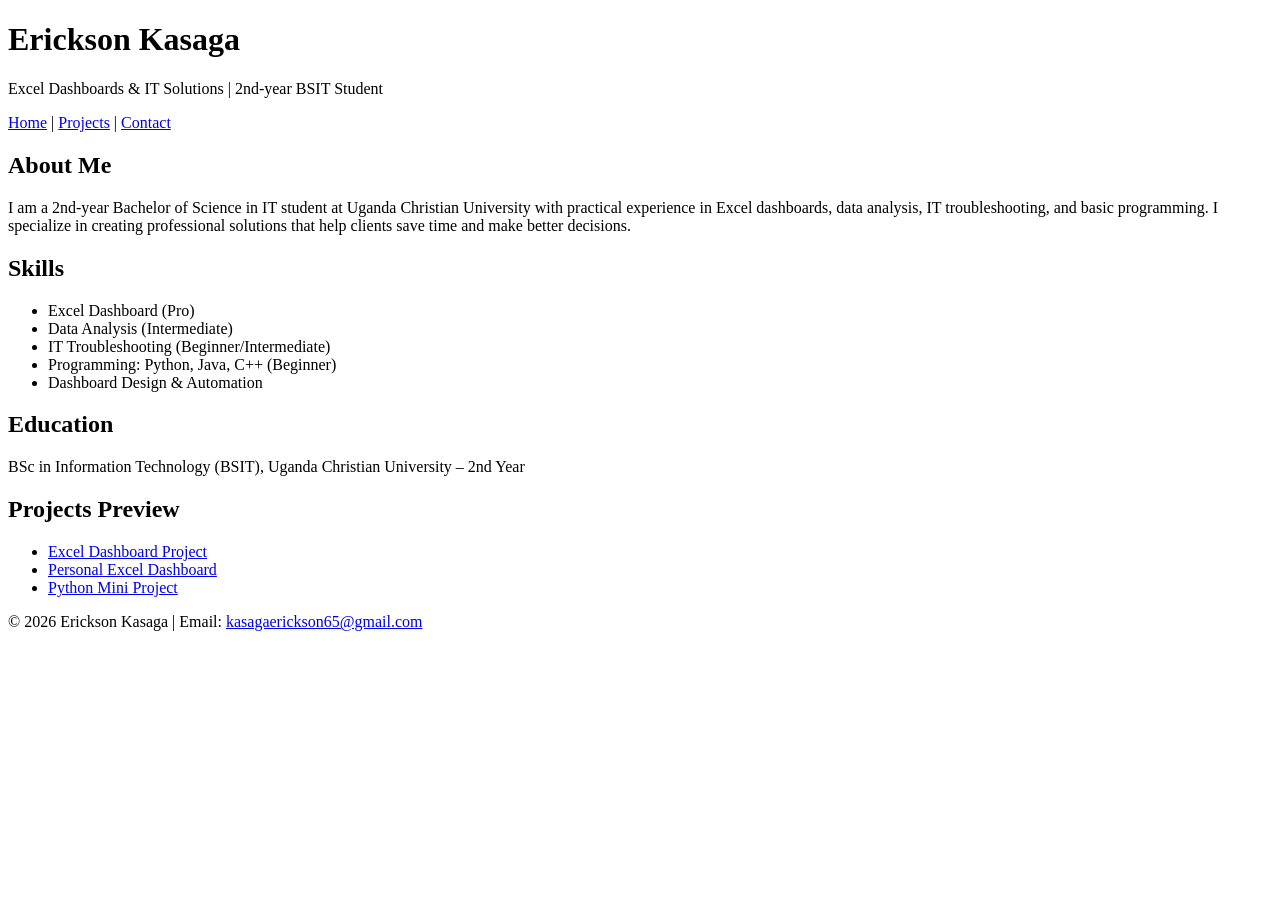
==== index.html @ e1a2b5ff "Add sections and update footer in index.html" ====
<!DOCTYPE html>
<html lang="en">
<head>
    <meta charset="UTF-8">
    <title>Erickson Kasaga - IT & Excel Portfolio</title>
    <link rel="stylesheet" href="css/style.css">
</head>
<body>
    <!-- Header Section -->
    <header>
        <h1>Erickson Kasaga</h1>
        <p>Excel Dashboards & IT Solutions | 2nd-year BSIT Student</p>
        <nav>
            <a href="index.html">Home</a> |
            <a href="projects.html">Projects</a> |
            <a href="contact.html">Contact</a>
        </nav>
    </header>

    <!-- Main Content -->
    <main>
        <!-- About Me -->
        <section>
            <h2>About Me</h2>
            <p>
                I am a 2nd-year Bachelor of Science in IT student at Uganda Christian University with practical experience in Excel dashboards, data analysis, IT troubleshooting, and basic programming. I specialize in creating professional solutions that help clients save time and make better decisions.
            </p>
        </section>

        <!-- Skills -->
        <section>
            <h2>Skills</h2>
            <ul>
                <li>Excel Dashboard (Pro)</li>
                <li>Data Analysis (Intermediate)</li>
                <li>IT Troubleshooting (Beginner/Intermediate)</li>
                <li>Programming: Python, Java, C++ (Beginner)</li>
                <li>Dashboard Design & Automation</li>
            </ul>
        </section>

        <!-- Education -->
        <section>
            <h2>Education</h2>
            <p>BSc in Information Technology (BSIT), Uganda Christian University – 2nd Year</p>
        </section>

        <!-- Projects Preview -->
        <section>
            <h2>Projects Preview</h2>
            <ul>
                <li><a href="projects.html">Excel Dashboard Project</a></li>
                <li><a href="projects.html">Personal Excel Dashboard</a></li>
                <li><a href="projects.html">Python Mini Project</a></li>
            </ul>
        </section>
    </main>

    <!-- Footer -->
    <footer>
        <p>© 2026 Erickson Kasaga | Email: <a href="mailto:kasagaerickson65@gmail.com">kasagaerickson65@gmail.com</a></p>
    </footer>
</body>
</html>
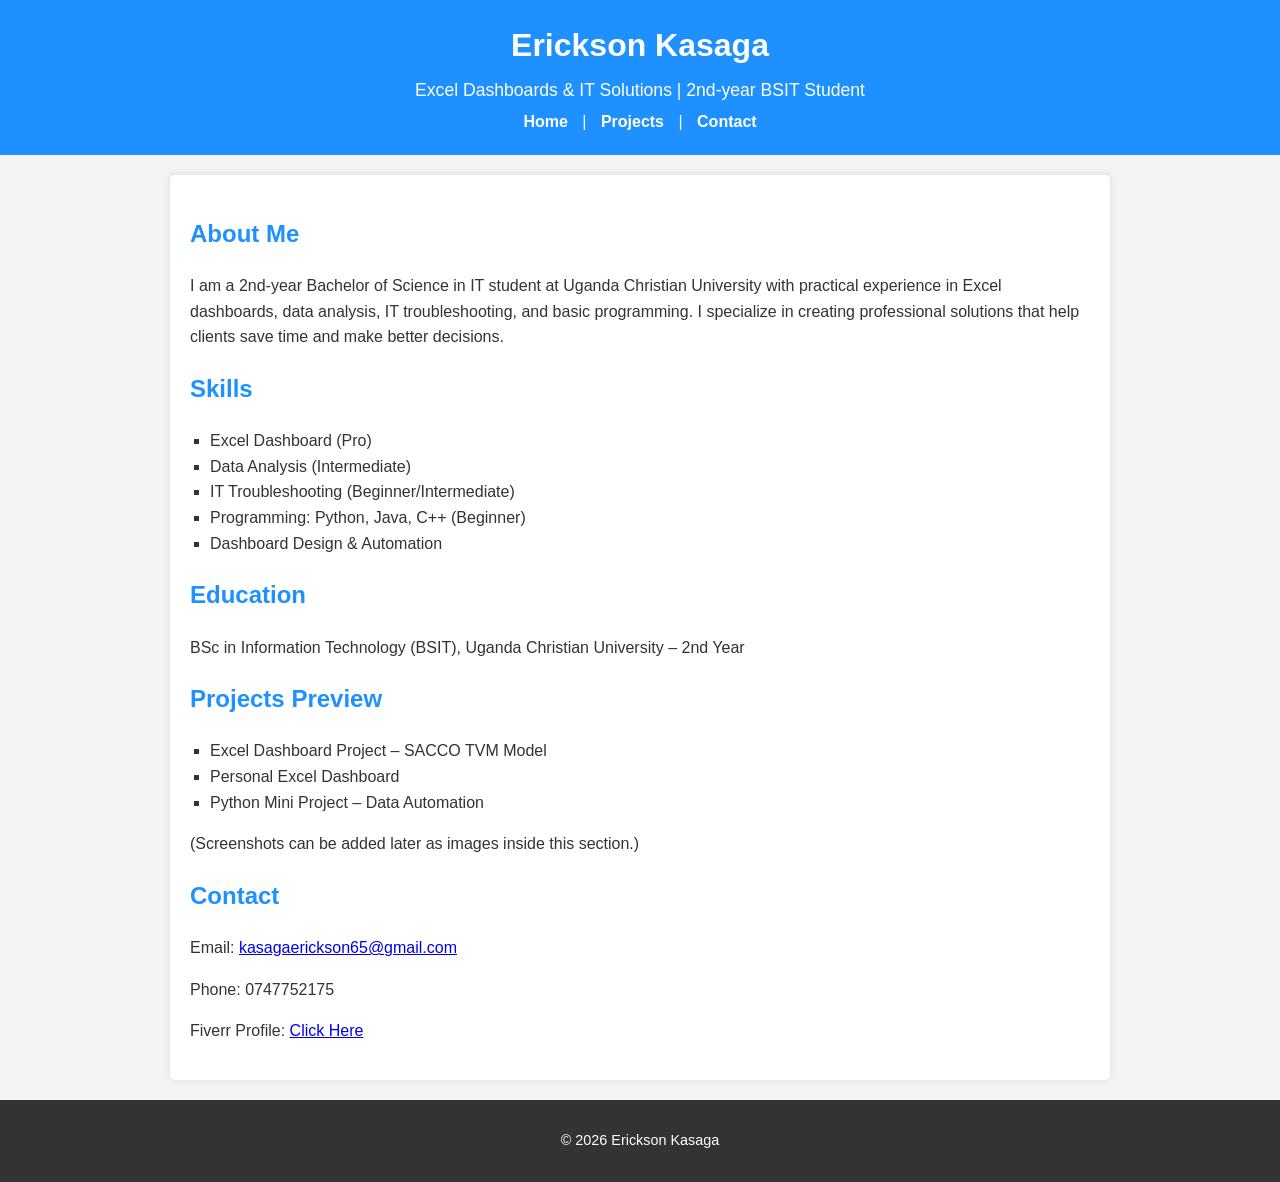
==== commit 0be482e3: "Update index.html" ====
--- a/index.html
+++ b/index.html
@@ -3,24 +3,105 @@
 <head>
     <meta charset="UTF-8">
     <title>Erickson Kasaga - IT & Excel Portfolio</title>
-    <link rel="stylesheet" href="css/style.css">
+    <style>
+        /* --- Self-contained CSS --- */
+        body {
+            font-family: Arial, Helvetica, sans-serif;
+            line-height: 1.6;
+            margin: 0;
+            padding: 0;
+            background-color: #f4f4f4;
+            color: #333;
+        }
+
+        header {
+            background-color: #1e90ff;
+            color: white;
+            padding: 20px 0;
+            text-align: center;
+        }
+
+        header h1 {
+            margin: 0;
+            font-size: 2em;
+        }
+
+        header p {
+            margin: 5px 0;
+            font-size: 1.1em;
+        }
+
+        nav a {
+            color: white;
+            text-decoration: none;
+            margin: 0 10px;
+            font-weight: bold;
+        }
+
+        nav a:hover {
+            text-decoration: underline;
+        }
+
+        main {
+            padding: 20px;
+            max-width: 900px;
+            margin: 20px auto;
+            background-color: white;
+            box-shadow: 0 0 10px rgba(0,0,0,0.1);
+            border-radius: 5px;
+        }
+
+        main h2 {
+            color: #1e90ff;
+            margin-top: 20px;
+        }
+
+        main ul {
+            list-style: square;
+            padding-left: 20px;
+        }
+
+        main img {
+            display: block;
+            margin: 10px 0;
+            border: 1px solid #ddd;
+            border-radius: 5px;
+            max-width: 100%;
+        }
+
+        footer {
+            background-color: #333;
+            color: white;
+            text-align: center;
+            padding: 15px 0;
+            margin-top: 20px;
+            font-size: 0.9em;
+        }
+
+        footer a {
+            color: #1e90ff;
+            text-decoration: none;
+        }
+
+        footer a:hover {
+            text-decoration: underline;
+        }
+    </style>
 </head>
 <body>
-    <!-- Header Section -->
     <header>
         <h1>Erickson Kasaga</h1>
         <p>Excel Dashboards & IT Solutions | 2nd-year BSIT Student</p>
         <nav>
-            <a href="index.html">Home</a> |
-            <a href="projects.html">Projects</a> |
-            <a href="contact.html">Contact</a>
+            <a href="#about">Home</a> |
+            <a href="#projects">Projects</a> |
+            <a href="#contact">Contact</a>
         </nav>
     </header>
 
-    <!-- Main Content -->
     <main>
         <!-- About Me -->
-        <section>
+        <section id="about">
             <h2>About Me</h2>
             <p>
                 I am a 2nd-year Bachelor of Science in IT student at Uganda Christian University with practical experience in Excel dashboards, data analysis, IT troubleshooting, and basic programming. I specialize in creating professional solutions that help clients save time and make better decisions.
@@ -28,7 +109,7 @@
         </section>
 
         <!-- Skills -->
-        <section>
+        <section id="skills">
             <h2>Skills</h2>
             <ul>
                 <li>Excel Dashboard (Pro)</li>
@@ -40,25 +121,33 @@
         </section>
 
         <!-- Education -->
-        <section>
+        <section id="education">
             <h2>Education</h2>
             <p>BSc in Information Technology (BSIT), Uganda Christian University – 2nd Year</p>
         </section>
 
         <!-- Projects Preview -->
-        <section>
+        <section id="projects">
             <h2>Projects Preview</h2>
             <ul>
-                <li><a href="projects.html">Excel Dashboard Project</a></li>
-                <li><a href="projects.html">Personal Excel Dashboard</a></li>
-                <li><a href="projects.html">Python Mini Project</a></li>
+                <li>Excel Dashboard Project – SACCO TVM Model</li>
+                <li>Personal Excel Dashboard</li>
+                <li>Python Mini Project – Data Automation</li>
             </ul>
+            <p>(Screenshots can be added later as images inside this section.)</p>
+        </section>
+
+        <!-- Contact -->
+        <section id="contact">
+            <h2>Contact</h2>
+            <p>Email: <a href="mailto:kasagaerickson65@gmail.com">kasagaerickson65@gmail.com</a></p>
+            <p>Phone: 0747752175</p>
+            <p>Fiverr Profile: <a href="https://www.fiverr.com/yourprofile" target="_blank">Click Here</a></p>
         </section>
     </main>
 
-    <!-- Footer -->
     <footer>
-        <p>© 2026 Erickson Kasaga | Email: <a href="mailto:kasagaerickson65@gmail.com">kasagaerickson65@gmail.com</a></p>
+        <p>© 2026 Erickson Kasaga</p>
     </footer>
 </body>
 </html>
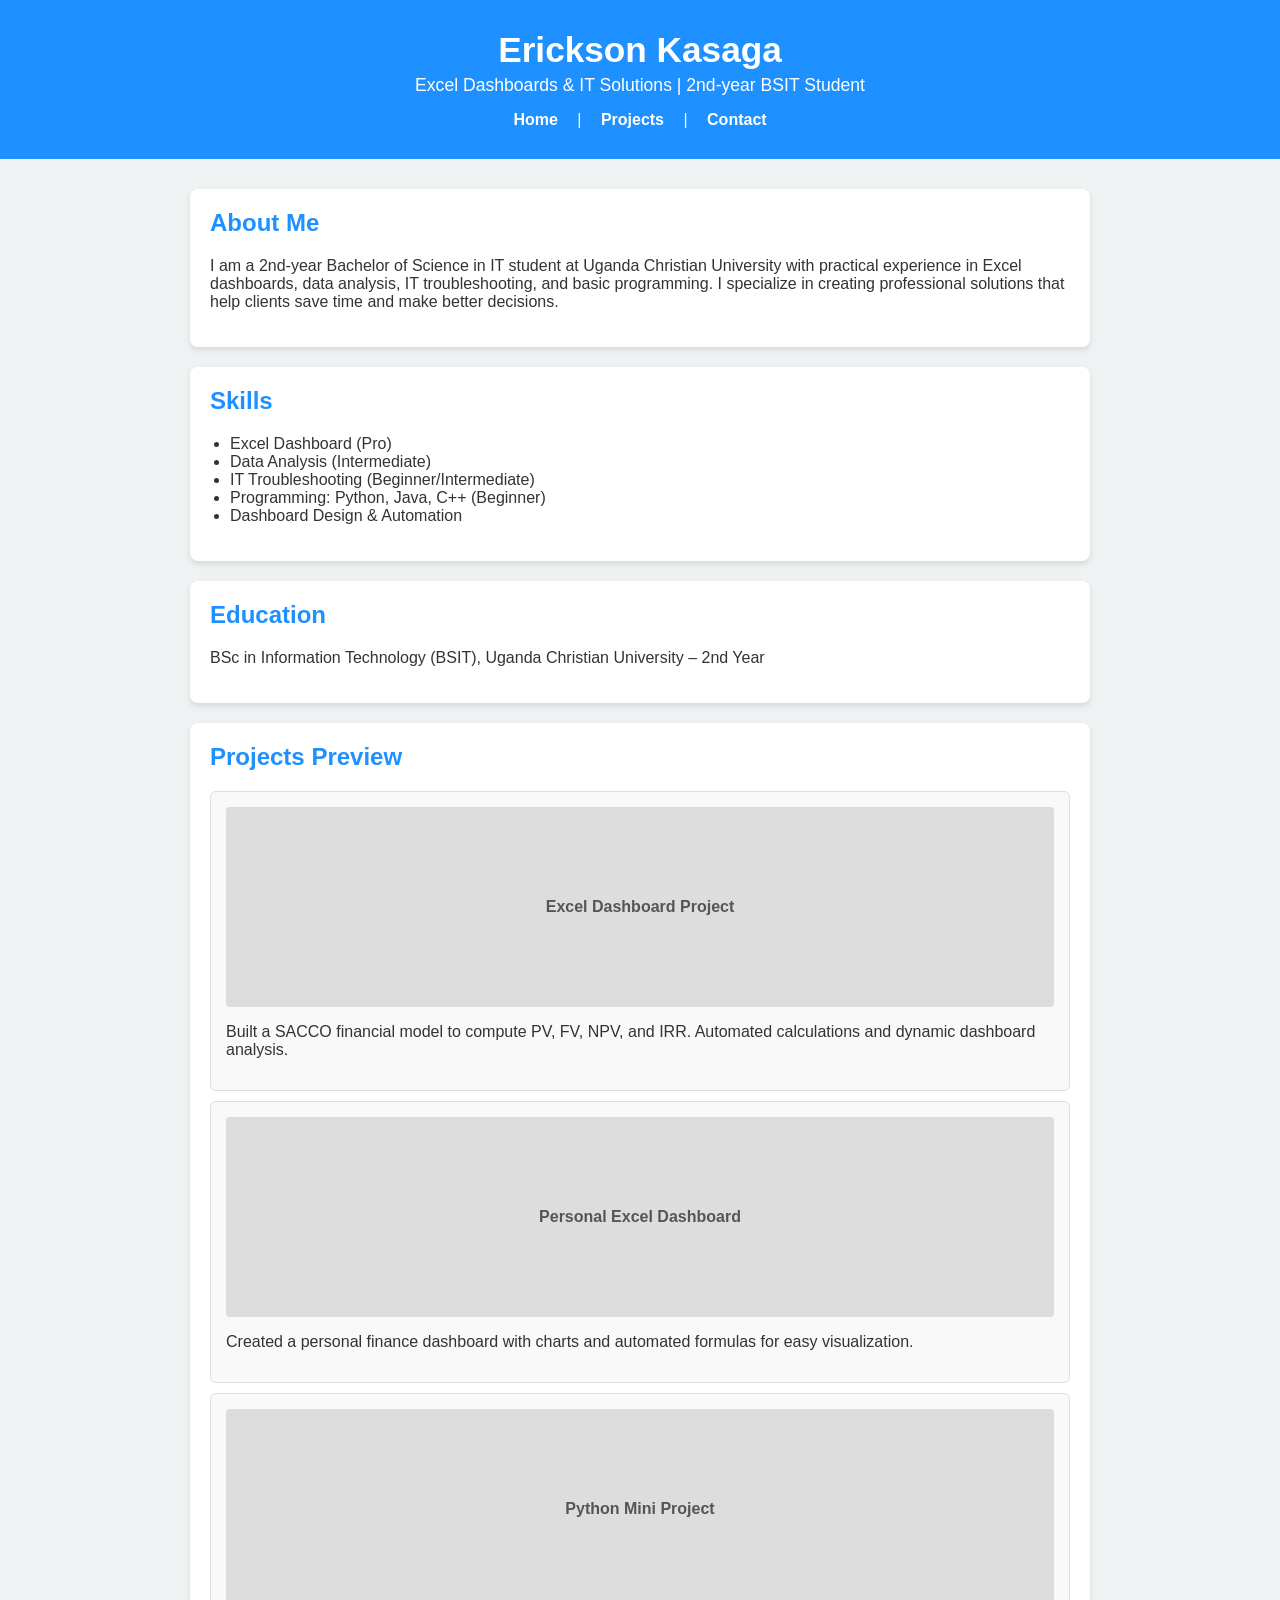
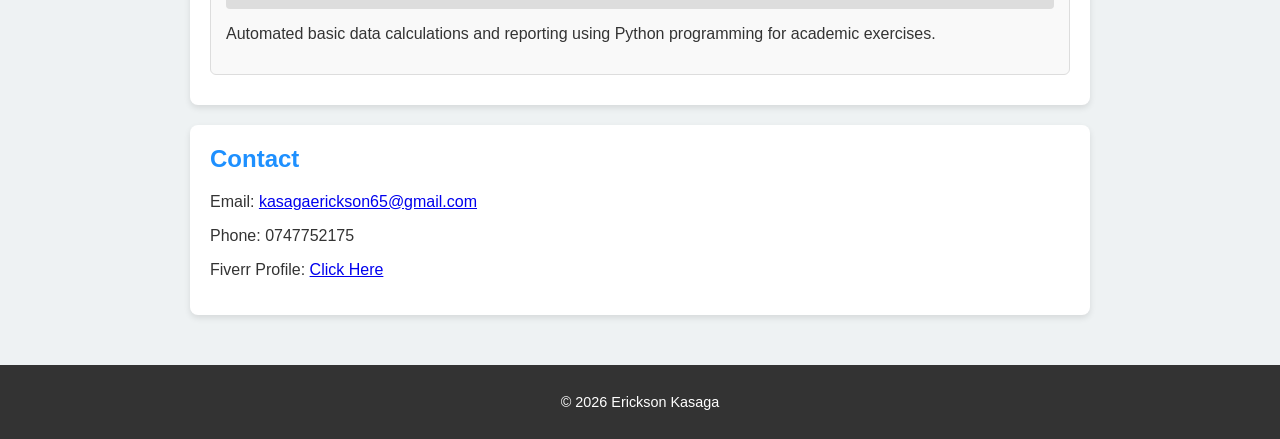
==== commit cb75cb7a: "Update index.html" ====
--- a/index.html
+++ b/index.html
@@ -1,153 +1,97 @@
 <!DOCTYPE html>
 <html lang="en">
 <head>
-    <meta charset="UTF-8">
-    <title>Erickson Kasaga - IT & Excel Portfolio</title>
-    <style>
-        /* --- Self-contained CSS --- */
-        body {
-            font-family: Arial, Helvetica, sans-serif;
-            line-height: 1.6;
-            margin: 0;
-            padding: 0;
-            background-color: #f4f4f4;
-            color: #333;
-        }
+<meta charset="UTF-8">
+<title>Erickson Kasaga - IT & Excel Portfolio</title>
+<style>
+    body { font-family: Arial, sans-serif; margin:0; padding:0; background:#eef2f3; color:#333; }
+    header { background:#1e90ff; color:white; padding:30px 20px; text-align:center; }
+    header h1 { margin:0; font-size:2.2em; }
+    header p { margin:5px 0 15px; font-size:1.1em; }
+    nav a { color:white; text-decoration:none; margin:0 15px; font-weight:bold; }
+    nav a:hover { text-decoration:underline; }
 
-        header {
-            background-color: #1e90ff;
-            color: white;
-            padding: 20px 0;
-            text-align: center;
-        }
+    main { max-width:900px; margin:20px auto; padding:10px; }
 
-        header h1 {
-            margin: 0;
-            font-size: 2em;
-        }
+    section { background:white; padding:20px; margin-bottom:20px; border-radius:8px; box-shadow:0 3px 6px rgba(0,0,0,0.1); }
 
-        header p {
-            margin: 5px 0;
-            font-size: 1.1em;
-        }
+    section h2 { color:#1e90ff; margin-top:0; }
+    ul { padding-left:20px; }
+    
+    .project-card { display:flex; flex-direction:column; background:#f9f9f9; padding:15px; margin:10px 0; border-radius:6px; border:1px solid #ddd; }
+    .project-card div { height:200px; background:#ddd; display:flex; align-items:center; justify-content:center; border-radius:4px; font-weight:bold; color:#555; }
+    
+    footer { text-align:center; padding:15px 0; background:#333; color:white; font-size:0.9em; }
+    footer a { color:#1e90ff; text-decoration:none; }
+    footer a:hover { text-decoration:underline; }
 
-        nav a {
-            color: white;
-            text-decoration: none;
-            margin: 0 10px;
-            font-weight: bold;
-        }
-
-        nav a:hover {
-            text-decoration: underline;
-        }
-
-        main {
-            padding: 20px;
-            max-width: 900px;
-            margin: 20px auto;
-            background-color: white;
-            box-shadow: 0 0 10px rgba(0,0,0,0.1);
-            border-radius: 5px;
-        }
-
-        main h2 {
-            color: #1e90ff;
-            margin-top: 20px;
-        }
-
-        main ul {
-            list-style: square;
-            padding-left: 20px;
-        }
-
-        main img {
-            display: block;
-            margin: 10px 0;
-            border: 1px solid #ddd;
-            border-radius: 5px;
-            max-width: 100%;
-        }
-
-        footer {
-            background-color: #333;
-            color: white;
-            text-align: center;
-            padding: 15px 0;
-            margin-top: 20px;
-            font-size: 0.9em;
-        }
-
-        footer a {
-            color: #1e90ff;
-            text-decoration: none;
-        }
-
-        footer a:hover {
-            text-decoration: underline;
-        }
-    </style>
+    @media screen and (max-width:600px) {
+        nav { display:block; }
+        nav a { display:inline-block; margin:5px 0; }
+    }
+</style>
 </head>
 <body>
-    <header>
-        <h1>Erickson Kasaga</h1>
-        <p>Excel Dashboards & IT Solutions | 2nd-year BSIT Student</p>
-        <nav>
-            <a href="#about">Home</a> |
-            <a href="#projects">Projects</a> |
-            <a href="#contact">Contact</a>
-        </nav>
-    </header>
 
-    <main>
-        <!-- About Me -->
-        <section id="about">
-            <h2>About Me</h2>
-            <p>
-                I am a 2nd-year Bachelor of Science in IT student at Uganda Christian University with practical experience in Excel dashboards, data analysis, IT troubleshooting, and basic programming. I specialize in creating professional solutions that help clients save time and make better decisions.
-            </p>
-        </section>
+<header>
+    <h1>Erickson Kasaga</h1>
+    <p>Excel Dashboards & IT Solutions | 2nd-year BSIT Student</p>
+    <nav>
+        <a href="#about">Home</a> |
+        <a href="#projects">Projects</a> |
+        <a href="#contact">Contact</a>
+    </nav>
+</header>
 
-        <!-- Skills -->
-        <section id="skills">
-            <h2>Skills</h2>
-            <ul>
-                <li>Excel Dashboard (Pro)</li>
-                <li>Data Analysis (Intermediate)</li>
-                <li>IT Troubleshooting (Beginner/Intermediate)</li>
-                <li>Programming: Python, Java, C++ (Beginner)</li>
-                <li>Dashboard Design & Automation</li>
-            </ul>
-        </section>
+<main>
+<section id="about">
+    <h2>About Me</h2>
+    <p>I am a 2nd-year Bachelor of Science in IT student at Uganda Christian University with practical experience in Excel dashboards, data analysis, IT troubleshooting, and basic programming. I specialize in creating professional solutions that help clients save time and make better decisions.</p>
+</section>
 
-        <!-- Education -->
-        <section id="education">
-            <h2>Education</h2>
-            <p>BSc in Information Technology (BSIT), Uganda Christian University – 2nd Year</p>
-        </section>
+<section id="skills">
+    <h2>Skills</h2>
+    <ul>
+        <li>Excel Dashboard (Pro)</li>
+        <li>Data Analysis (Intermediate)</li>
+        <li>IT Troubleshooting (Beginner/Intermediate)</li>
+        <li>Programming: Python, Java, C++ (Beginner)</li>
+        <li>Dashboard Design & Automation</li>
+    </ul>
+</section>
 
-        <!-- Projects Preview -->
-        <section id="projects">
-            <h2>Projects Preview</h2>
-            <ul>
-                <li>Excel Dashboard Project – SACCO TVM Model</li>
-                <li>Personal Excel Dashboard</li>
-                <li>Python Mini Project – Data Automation</li>
-            </ul>
-            <p>(Screenshots can be added later as images inside this section.)</p>
-        </section>
+<section id="education">
+    <h2>Education</h2>
+    <p>BSc in Information Technology (BSIT), Uganda Christian University – 2nd Year</p>
+</section>
 
-        <!-- Contact -->
-        <section id="contact">
-            <h2>Contact</h2>
-            <p>Email: <a href="mailto:kasagaerickson65@gmail.com">kasagaerickson65@gmail.com</a></p>
-            <p>Phone: 0747752175</p>
-            <p>Fiverr Profile: <a href="https://www.fiverr.com/yourprofile" target="_blank">Click Here</a></p>
-        </section>
-    </main>
+<section id="projects">
+    <h2>Projects Preview</h2>
+    <div class="project-card">
+        <div>Excel Dashboard Project</div>
+        <p>Built a SACCO financial model to compute PV, FV, NPV, and IRR. Automated calculations and dynamic dashboard analysis.</p>
+    </div>
+    <div class="project-card">
+        <div>Personal Excel Dashboard</div>
+        <p>Created a personal finance dashboard with charts and automated formulas for easy visualization.</p>
+    </div>
+    <div class="project-card">
+        <div>Python Mini Project</div>
+        <p>Automated basic data calculations and reporting using Python programming for academic exercises.</p>
+    </div>
+</section>
 
-    <footer>
-        <p>© 2026 Erickson Kasaga</p>
-    </footer>
+<section id="contact">
+    <h2>Contact</h2>
+    <p>Email: <a href="mailto:kasagaerickson65@gmail.com">kasagaerickson65@gmail.com</a></p>
+    <p>Phone: 0747752175</p>
+    <p>Fiverr Profile: <a href="https://www.fiverr.com/yourprofile" target="_blank">Click Here</a></p>
+</section>
+</main>
+
+<footer>
+    <p>© 2026 Erickson Kasaga</p>
+</footer>
+
 </body>
 </html>
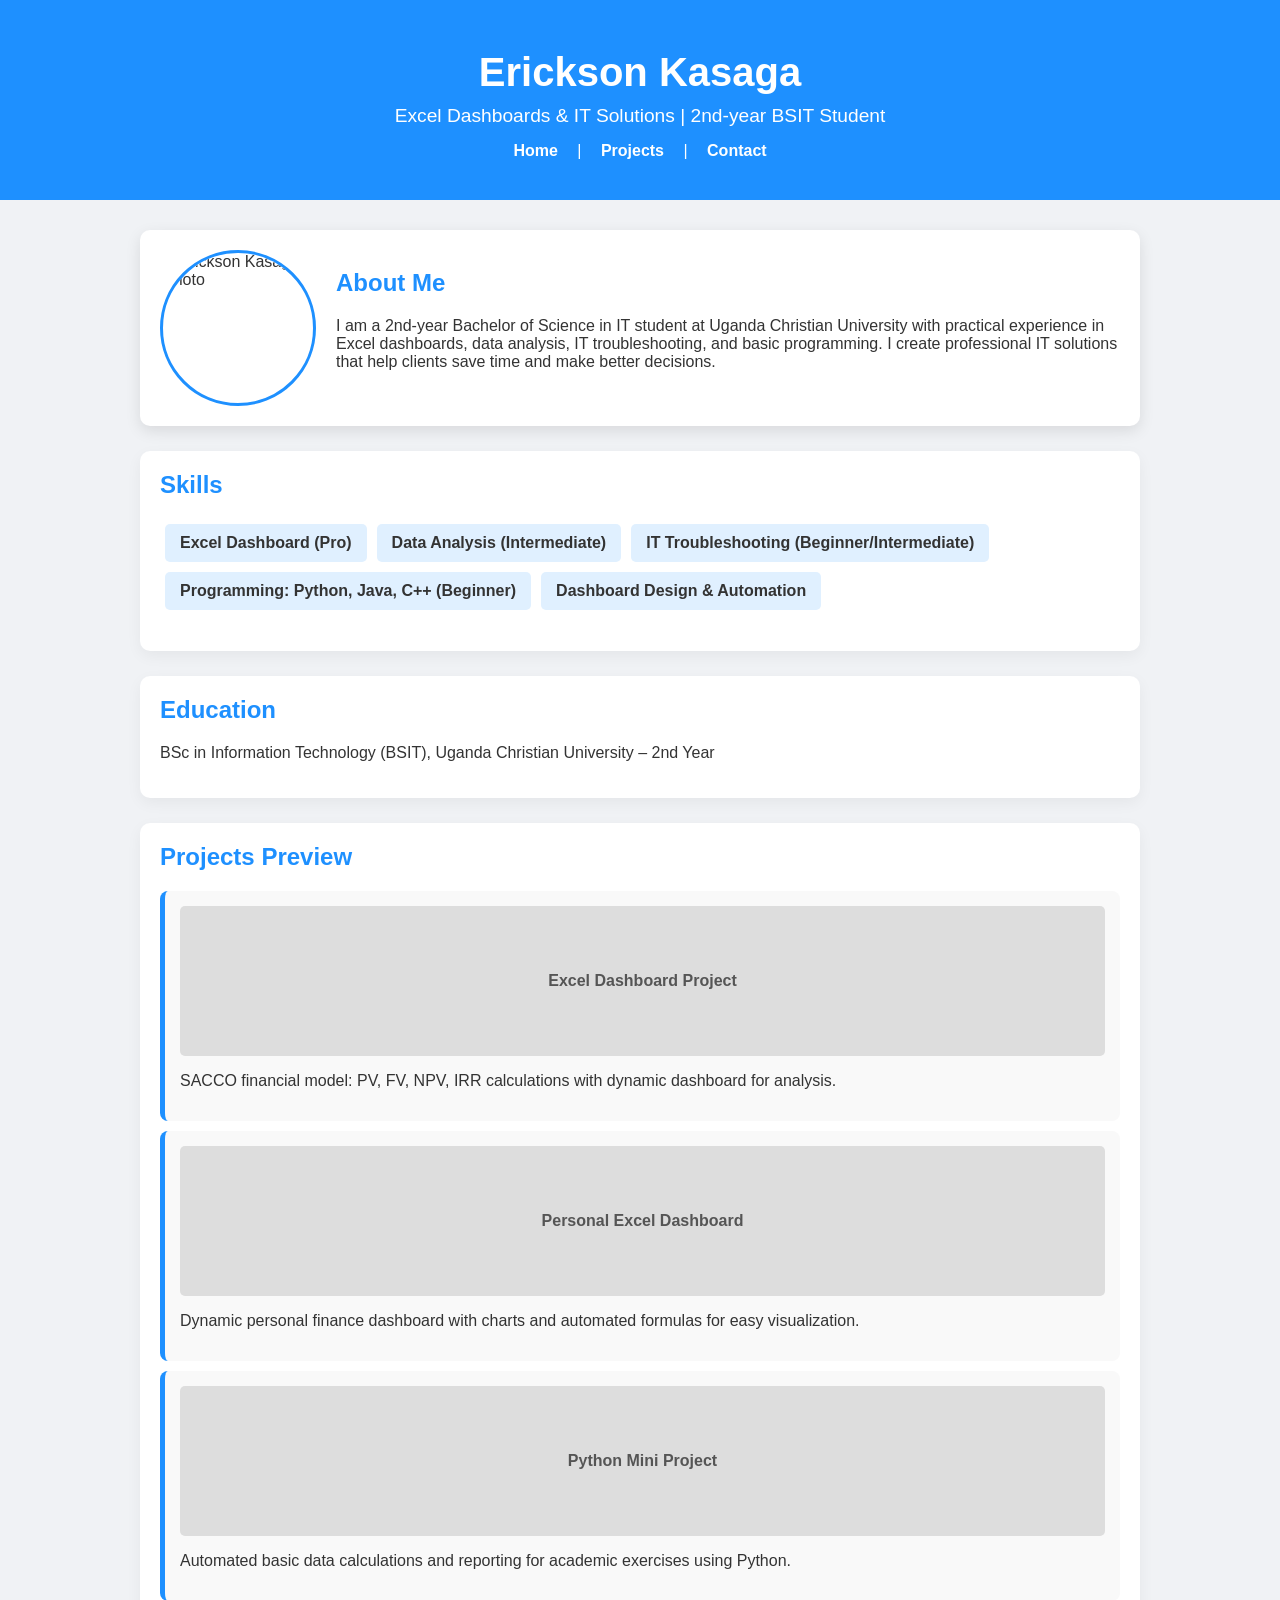
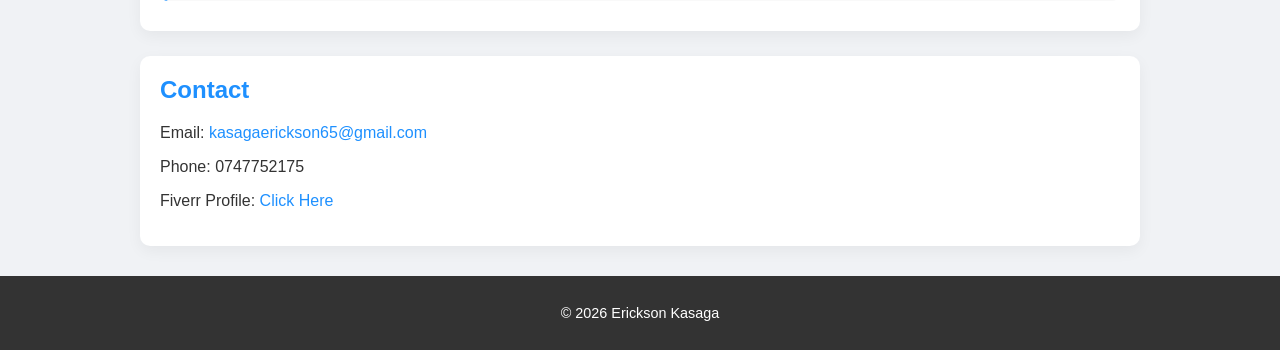
==== commit f41ee925: "Update index.html" ====
--- a/index.html
+++ b/index.html
@@ -4,31 +4,58 @@
 <meta charset="UTF-8">
 <title>Erickson Kasaga - IT & Excel Portfolio</title>
 <style>
-    body { font-family: Arial, sans-serif; margin:0; padding:0; background:#eef2f3; color:#333; }
-    header { background:#1e90ff; color:white; padding:30px 20px; text-align:center; }
-    header h1 { margin:0; font-size:2.2em; }
-    header p { margin:5px 0 15px; font-size:1.1em; }
-    nav a { color:white; text-decoration:none; margin:0 15px; font-weight:bold; }
-    nav a:hover { text-decoration:underline; }
+/* --- Global Styles --- */
+body {
+    font-family: 'Segoe UI', Tahoma, Geneva, Verdana, sans-serif;
+    margin:0; padding:0; background:#f0f2f5; color:#333;
+}
+a { text-decoration:none; color:#1e90ff; }
+a:hover { text-decoration:underline; }
 
-    main { max-width:900px; margin:20px auto; padding:10px; }
+/* --- Header --- */
+header {
+    background:#1e90ff; color:white; padding:40px 20px; text-align:center;
+}
+header h1 { margin:10px 0; font-size:2.5em; }
+header p { margin:5px 0; font-size:1.2em; }
 
-    section { background:white; padding:20px; margin-bottom:20px; border-radius:8px; box-shadow:0 3px 6px rgba(0,0,0,0.1); }
+/* --- Navigation --- */
+nav { margin-top:15px; }
+nav a { margin:0 15px; font-weight:bold; font-size:1em; color:white; }
+nav a:hover { color:#ffdd57; }
 
-    section h2 { color:#1e90ff; margin-top:0; }
-    ul { padding-left:20px; }
-    
-    .project-card { display:flex; flex-direction:column; background:#f9f9f9; padding:15px; margin:10px 0; border-radius:6px; border:1px solid #ddd; }
-    .project-card div { height:200px; background:#ddd; display:flex; align-items:center; justify-content:center; border-radius:4px; font-weight:bold; color:#555; }
-    
-    footer { text-align:center; padding:15px 0; background:#333; color:white; font-size:0.9em; }
-    footer a { color:#1e90ff; text-decoration:none; }
-    footer a:hover { text-decoration:underline; }
+/* --- Main --- */
+main { max-width:1000px; margin:30px auto; padding:0 20px; }
 
-    @media screen and (max-width:600px) {
-        nav { display:block; }
-        nav a { display:inline-block; margin:5px 0; }
-    }
+/* --- About Section --- */
+#about { display:flex; align-items:center; background:white; padding:20px; border-radius:10px; box-shadow:0 5px 15px rgba(0,0,0,0.1); margin-bottom:25px; }
+#about img { border-radius:50%; width:150px; height:150px; object-fit:cover; margin-right:20px; border:3px solid #1e90ff; }
+#about div { flex:1; }
+
+/* --- Sections --- */
+section { background:white; padding:20px; border-radius:10px; box-shadow:0 5px 15px rgba(0,0,0,0.05); margin-bottom:25px; }
+section h2 { color:#1e90ff; margin-top:0; }
+
+/* --- Skills --- */
+#skills ul { list-style:none; padding:0; display:flex; flex-wrap:wrap; }
+#skills li { background:#e0f0ff; margin:5px; padding:10px 15px; border-radius:5px; font-weight:bold; }
+
+/* --- Projects --- */
+.project-card { background:#f9f9f9; padding:15px; margin:10px 0; border-radius:8px; border-left:5px solid #1e90ff; }
+.project-card div { height:150px; background:#ddd; display:flex; align-items:center; justify-content:center; font-weight:bold; color:#555; border-radius:5px; margin-bottom:10px; }
+
+/* --- Footer --- */
+footer { text-align:center; padding:15px 0; background:#333; color:white; font-size:0.9em; }
+footer a { color:#1e90ff; }
+footer a:hover { text-decoration:underline; }
+
+/* --- Responsive --- */
+@media screen and (max-width:768px){
+    #about { flex-direction:column; text-align:center; }
+    #about img { margin:0 0 15px 0; }
+    nav { display:block; }
+    nav a { display:inline-block; margin:10px 0; }
+}
 </style>
 </head>
 <body>
@@ -44,11 +71,16 @@
 </header>
 
 <main>
+<!-- About Me with Photo -->
 <section id="about">
-    <h2>About Me</h2>
-    <p>I am a 2nd-year Bachelor of Science in IT student at Uganda Christian University with practical experience in Excel dashboards, data analysis, IT troubleshooting, and basic programming. I specialize in creating professional solutions that help clients save time and make better decisions.</p>
+    <img src="assets/rock.png" alt="Erickson Kasaga Photo">
+    <div>
+        <h2>About Me</h2>
+        <p>I am a 2nd-year Bachelor of Science in IT student at Uganda Christian University with practical experience in Excel dashboards, data analysis, IT troubleshooting, and basic programming. I create professional IT solutions that help clients save time and make better decisions.</p>
+    </div>
 </section>
 
+<!-- Skills -->
 <section id="skills">
     <h2>Skills</h2>
     <ul>
@@ -60,27 +92,30 @@
     </ul>
 </section>
 
+<!-- Education -->
 <section id="education">
     <h2>Education</h2>
     <p>BSc in Information Technology (BSIT), Uganda Christian University – 2nd Year</p>
 </section>
 
+<!-- Projects -->
 <section id="projects">
     <h2>Projects Preview</h2>
     <div class="project-card">
         <div>Excel Dashboard Project</div>
-        <p>Built a SACCO financial model to compute PV, FV, NPV, and IRR. Automated calculations and dynamic dashboard analysis.</p>
+        <p>SACCO financial model: PV, FV, NPV, IRR calculations with dynamic dashboard for analysis.</p>
     </div>
     <div class="project-card">
         <div>Personal Excel Dashboard</div>
-        <p>Created a personal finance dashboard with charts and automated formulas for easy visualization.</p>
+        <p>Dynamic personal finance dashboard with charts and automated formulas for easy visualization.</p>
     </div>
     <div class="project-card">
         <div>Python Mini Project</div>
-        <p>Automated basic data calculations and reporting using Python programming for academic exercises.</p>
+        <p>Automated basic data calculations and reporting for academic exercises using Python.</p>
     </div>
 </section>
 
+<!-- Contact -->
 <section id="contact">
     <h2>Contact</h2>
     <p>Email: <a href="mailto:kasagaerickson65@gmail.com">kasagaerickson65@gmail.com</a></p>
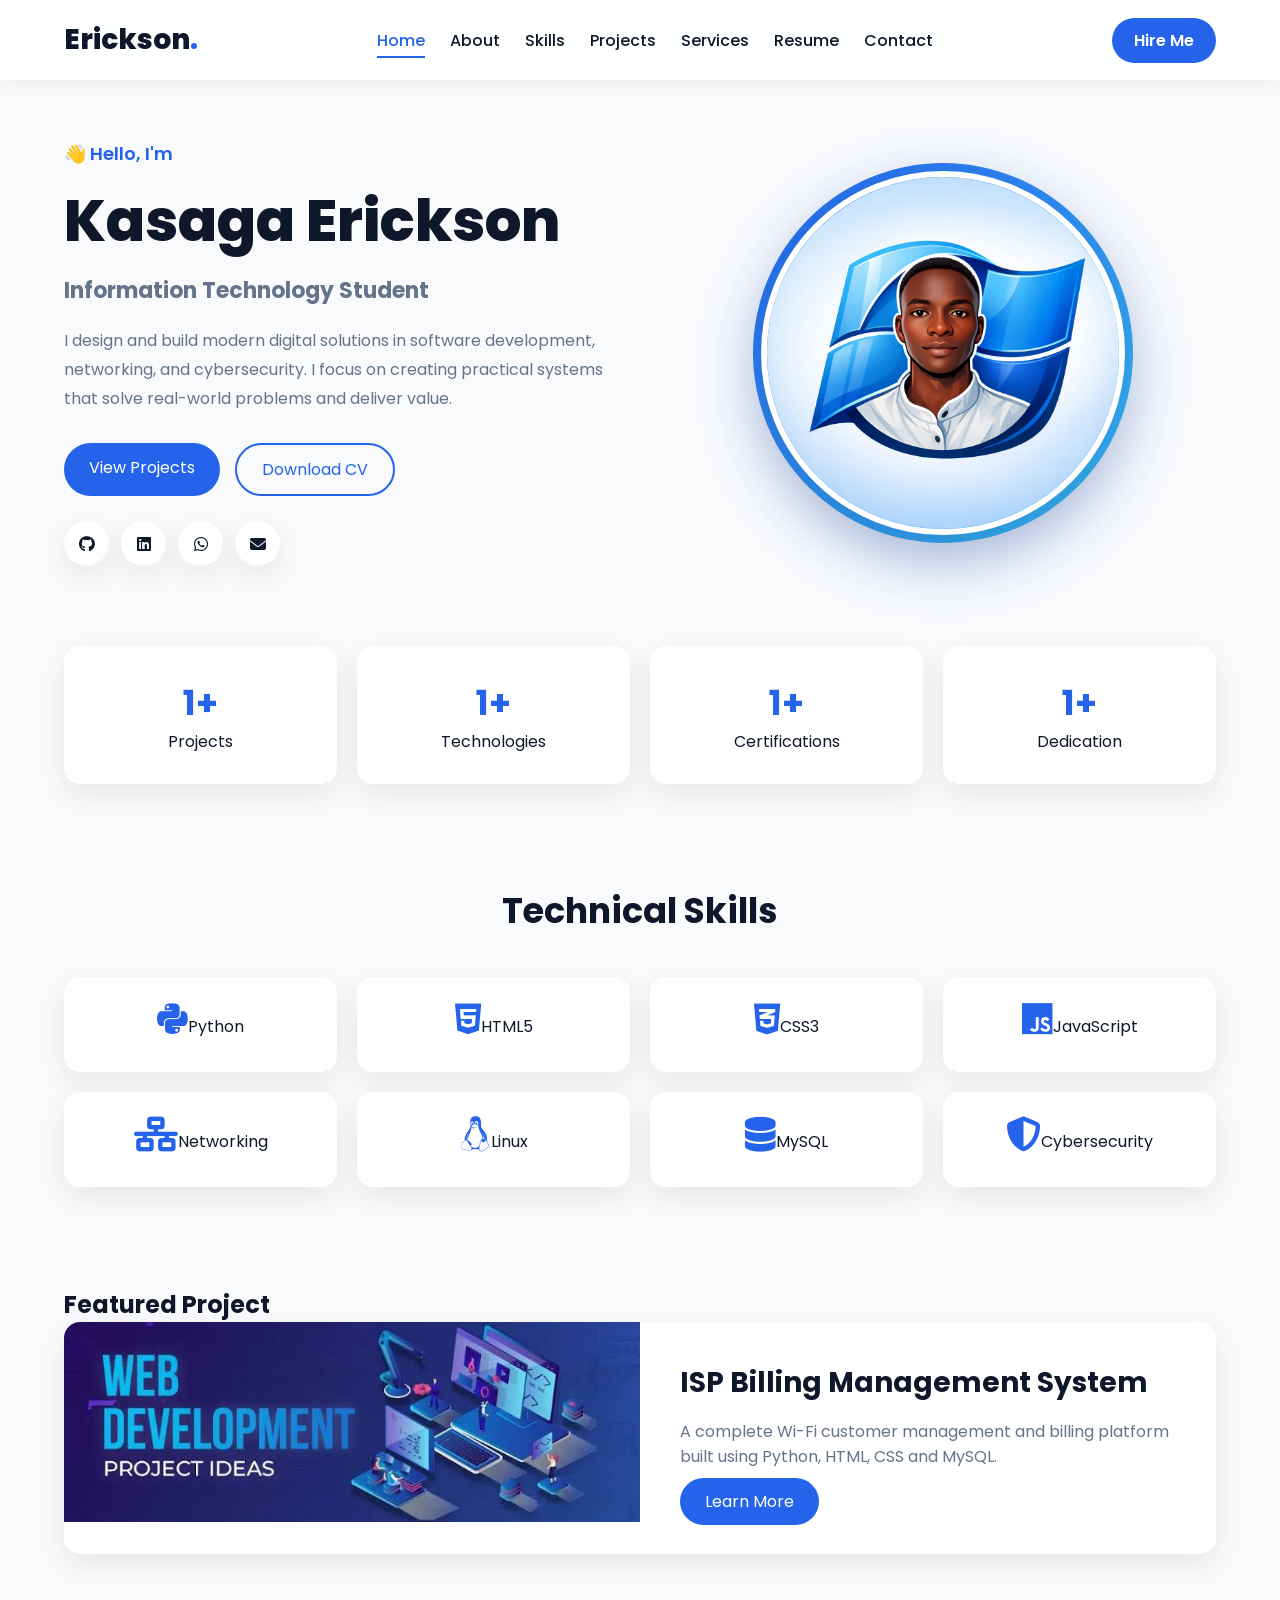
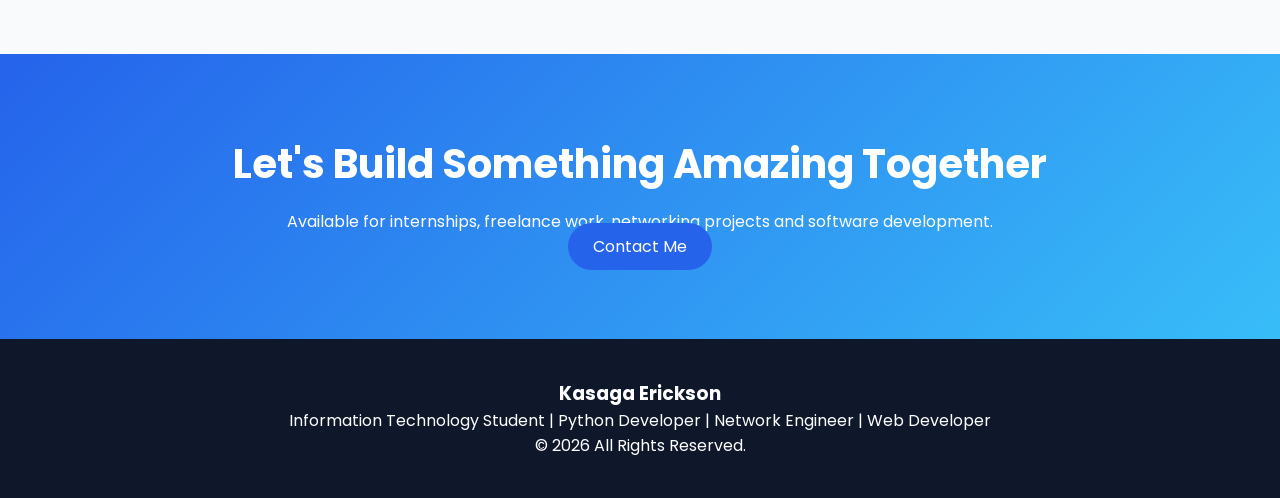
==== commit 1241e5fe: "Add files via upload" ====
--- a/index.html
+++ b/index.html
@@ -1,132 +1,263 @@
 <!DOCTYPE html>
 <html lang="en">
+
 <head>
-<meta charset="UTF-8">
-<title>Erickson Kasaga - IT & Excel Portfolio</title>
-<style>
-/* --- Global Styles --- */
-body {
-    font-family: 'Segoe UI', Tahoma, Geneva, Verdana, sans-serif;
-    margin:0; padding:0; background:#f0f2f5; color:#333;
-}
-a { text-decoration:none; color:#1e90ff; }
-a:hover { text-decoration:underline; }
-
-/* --- Header --- */
-header {
-    background:#1e90ff; color:white; padding:40px 20px; text-align:center;
-}
-header h1 { margin:10px 0; font-size:2.5em; }
-header p { margin:5px 0; font-size:1.2em; }
-
-/* --- Navigation --- */
-nav { margin-top:15px; }
-nav a { margin:0 15px; font-weight:bold; font-size:1em; color:white; }
-nav a:hover { color:#ffdd57; }
-
-/* --- Main --- */
-main { max-width:1000px; margin:30px auto; padding:0 20px; }
-
-/* --- About Section --- */
-#about { display:flex; align-items:center; background:white; padding:20px; border-radius:10px; box-shadow:0 5px 15px rgba(0,0,0,0.1); margin-bottom:25px; }
-#about img { border-radius:50%; width:150px; height:150px; object-fit:cover; margin-right:20px; border:3px solid #1e90ff; }
-#about div { flex:1; }
-
-/* --- Sections --- */
-section { background:white; padding:20px; border-radius:10px; box-shadow:0 5px 15px rgba(0,0,0,0.05); margin-bottom:25px; }
-section h2 { color:#1e90ff; margin-top:0; }
-
-/* --- Skills --- */
-#skills ul { list-style:none; padding:0; display:flex; flex-wrap:wrap; }
-#skills li { background:#e0f0ff; margin:5px; padding:10px 15px; border-radius:5px; font-weight:bold; }
-
-/* --- Projects --- */
-.project-card { background:#f9f9f9; padding:15px; margin:10px 0; border-radius:8px; border-left:5px solid #1e90ff; }
-.project-card div { height:150px; background:#ddd; display:flex; align-items:center; justify-content:center; font-weight:bold; color:#555; border-radius:5px; margin-bottom:10px; }
-
-/* --- Footer --- */
-footer { text-align:center; padding:15px 0; background:#333; color:white; font-size:0.9em; }
-footer a { color:#1e90ff; }
-footer a:hover { text-decoration:underline; }
-
-/* --- Responsive --- */
-@media screen and (max-width:768px){
-    #about { flex-direction:column; text-align:center; }
-    #about img { margin:0 0 15px 0; }
-    nav { display:block; }
-    nav a { display:inline-block; margin:10px 0; }
-}
-</style>
+    <meta charset="UTF-8">
+    <meta name="viewport" content="width=device-width, initial-scale=1.0">
+    <title>Kasaga Erickson | IT Student Portfolio</title>
+
+    <!-- Google Fonts -->
+    <link rel="preconnect" href="https://fonts.googleapis.com">
+    <link rel="preconnect" href="https://fonts.gstatic.com" crossorigin>
+
+    <link href="https://fonts.googleapis.com/css2?family=Poppins:wght@300;400;500;600;700;800&family=Inter:wght@300;400;500;600&display=swap" rel="stylesheet">
+
+    <!-- Font Awesome -->
+    <link rel="stylesheet"
+        href="https://cdnjs.cloudflare.com/ajax/libs/font-awesome/6.7.2/css/all.min.css">
+
+    <!-- CSS -->
+    <link rel="stylesheet" href="style.css">
+
 </head>
+
 <body>
 
-<header>
-    <h1>Erickson Kasaga</h1>
-    <p>Excel Dashboards & IT Solutions | 2nd-year BSIT Student</p>
-    <nav>
-        <a href="#about">Home</a> |
-        <a href="#projects">Projects</a> |
-        <a href="#contact">Contact</a>
-    </nav>
-</header>
-
-<main>
-<!-- About Me with Photo -->
-<section id="about">
-    <img src="assets/rock.png" alt="Erickson Kasaga Photo">
-    <div>
-        <h2>About Me</h2>
-        <p>I am a 2nd-year Bachelor of Science in IT student at Uganda Christian University with practical experience in Excel dashboards, data analysis, IT troubleshooting, and basic programming. I create professional IT solutions that help clients save time and make better decisions.</p>
+    <!-- ================= NAVBAR ================= -->
+
+    <header>
+
+        <nav class="navbar">
+
+            <div class="logo">
+                Erickson<span>.</span>
+            </div>
+
+            <ul class="nav-links">
+
+                <li><a href="#" class="active">Home</a></li>
+                <li><a href="about.html">About</a></li>
+                <li><a href="skills.html">Skills</a></li>
+                <li><a href="projects.html">Projects</a></li>
+                <li><a href="services.html">Services</a></li>
+                <li><a href="resume.html">Resume</a></li>
+                <li><a href="contact.html">Contact</a></li>
+
+            </ul>
+
+            <a href="contact.html" class="btn-nav">
+                Hire Me
+            </a>
+
+        </nav>
+
+    </header>
+
+    <!-- ================= HERO ================= -->
+
+    <section class="hero">
+
+    <div class="hero-text">
+
+        <p class="hello">👋 Hello, I'm</p>
+
+        <h1>Kasaga Erickson</h1>
+
+        <h2>
+            Information Technology Student
+        </h2>
+
+        <p class="description">
+            I design and build modern digital solutions in software development,
+            networking, and cybersecurity. I focus on creating practical systems
+            that solve real-world problems and deliver value.
+        </p>
+
+        <div class="hero-buttons">
+
+            <a href="projects.html" class="btn-primary">View Projects</a>
+
+            <a href="files/Kasaga_Erickson_CV.pdf" class="btn-secondary">Download CV</a>
+
+        </div>
+
+        <div class="social-icons">
+
+            <a href="https://github.com/Eric256-hub/Project-1" target="_blank">
+                        <i class="fa-brands fa-github"></i></a>
+            <a href="#"><i class="fab fa-linkedin"></i></a>
+            <a href="https://wa.me/256747752175" target="_blank">
+                        <i class="fa-brands fa-whatsapp"></i></a>
+            <a href="mailto:kasagaerickson65@gmail.com" class="contact-links">
+                        <i class="fa-solid fa-envelope"></i></a>
+
+        </div>
+
     </div>
+
+    <div class="hero-image">
+
+        <div class="image-wrapper">
+            <img src="images/profile.jpg" alt="Kasaga Erickson">
+        </div>
+
+    </div>
+
 </section>
-
-<!-- Skills -->
-<section id="skills">
-    <h2>Skills</h2>
-    <ul>
-        <li>Excel Dashboard (Pro)</li>
-        <li>Data Analysis (Intermediate)</li>
-        <li>IT Troubleshooting (Beginner/Intermediate)</li>
-        <li>Programming: Python, Java, C++ (Beginner)</li>
-        <li>Dashboard Design & Automation</li>
-    </ul>
-</section>
-
-<!-- Education -->
-<section id="education">
-    <h2>Education</h2>
-    <p>BSc in Information Technology (BSIT), Uganda Christian University – 2nd Year</p>
-</section>
-
-<!-- Projects -->
-<section id="projects">
-    <h2>Projects Preview</h2>
-    <div class="project-card">
-        <div>Excel Dashboard Project</div>
-        <p>SACCO financial model: PV, FV, NPV, IRR calculations with dynamic dashboard for analysis.</p>
-    </div>
-    <div class="project-card">
-        <div>Personal Excel Dashboard</div>
-        <p>Dynamic personal finance dashboard with charts and automated formulas for easy visualization.</p>
-    </div>
-    <div class="project-card">
-        <div>Python Mini Project</div>
-        <p>Automated basic data calculations and reporting for academic exercises using Python.</p>
-    </div>
-</section>
-
-<!-- Contact -->
-<section id="contact">
-    <h2>Contact</h2>
-    <p>Email: <a href="mailto:kasagaerickson65@gmail.com">kasagaerickson65@gmail.com</a></p>
-    <p>Phone: 0747752175</p>
-    <p>Fiverr Profile: <a href="https://www.fiverr.com/yourprofile" target="_blank">Click Here</a></p>
-</section>
-</main>
-
-<footer>
-    <p>© 2026 Erickson Kasaga</p>
-</footer>
-
+    <!-- ================= STATS ================= -->
+
+    <section class="stats">
+
+        <div class="card">
+
+            <h2>10+</h2>
+
+            <p>Projects</p>
+
+        </div>
+
+        <div class="card">
+
+            <h2>15+</h2>
+
+            <p>Technologies</p>
+
+        </div>
+
+        <div class="card">
+
+            <h2>5+</h2>
+
+            <p>Certifications</p>
+
+        </div>
+
+        <div class="card">
+
+            <h2>100%</h2>
+
+            <p>Dedication</p>
+
+        </div>
+
+    </section>
+
+    <!-- ================= FEATURED SKILLS ================= -->
+
+    <section class="skills-preview">
+
+        <h2>Technical Skills</h2>
+
+        <div class="skill-box">
+
+            <div><i class="fab fa-python"></i><span>Python</span></div>
+
+            <div><i class="fab fa-html5"></i><span>HTML5</span></div>
+
+            <div><i class="fab fa-css3-alt"></i><span>CSS3</span></div>
+
+            <div><i class="fab fa-js"></i><span>JavaScript</span></div>
+
+            <div><i class="fas fa-network-wired"></i><span>Networking</span></div>
+
+            <div><i class="fab fa-linux"></i><span>Linux</span></div>
+
+            <div><i class="fas fa-database"></i><span>MySQL</span></div>
+
+            <div><i class="fas fa-shield-alt"></i><span>Cybersecurity</span></div>
+
+        </div>
+
+    </section>
+
+    <!-- ================= FEATURED PROJECT ================= -->
+
+    <section class="featured-project">
+
+        <h2>Featured Project</h2>
+
+        <div class="project-card">
+
+            <img src="images/project1.jpg" alt="ISP Billing">
+
+            <div class="project-content">
+
+                <h3>
+                    ISP Billing Management System
+                </h3>
+
+                <p>
+
+                    A complete Wi-Fi customer management
+                    and billing platform built using
+                    Python, HTML, CSS and MySQL.
+
+                </p>
+
+                <a href="projects.html" class="btn-primary">
+
+                    Learn More
+
+                </a>
+
+            </div>
+
+        </div>
+
+    </section>
+
+    <!-- ================= CONTACT ================= -->
+
+    <section class="contact-banner">
+
+        <h2>
+
+            Let's Build Something Amazing Together
+
+        </h2>
+
+        <p>
+
+            Available for internships, freelance work,
+            networking projects and software development.
+
+        </p>
+
+        <a href="contact.html" class="btn-primary">
+
+            Contact Me
+
+        </a>
+
+    </section>
+
+    <!-- ================= FOOTER ================= -->
+
+    <footer>
+
+        <h3>
+
+            Kasaga Erickson
+
+        </h3>
+
+        <p>
+
+            Information Technology Student |
+            Python Developer |
+            Network Engineer |
+            Web Developer
+
+        </p>
+
+        <p>
+
+            © 2026 All Rights Reserved.
+
+        </p>
+
+    </footer>
+<script src="js/index.js"></script>
 </body>
-</html>
+
+</html>
--- a/style.css
+++ b/style.css
@@ -0,0 +1,1079 @@
+/* ==========================================
+   KASAGA ERICKSON PORTFOLIO CSS
+   PROFESSIONAL VERSION
+========================================== */
+
+/* GOOGLE FONT */
+@import url('https://fonts.googleapis.com/css2?family=Poppins:wght@300;400;500;600;700;800&display=swap');
+
+/* ROOT VARIABLES */
+:root{
+    --primary:#2563eb;
+    --primary-dark:#1d4ed8;
+
+    --bg:#f8fafc;
+    --white:#ffffff;
+
+    --text:#0f172a;
+    --muted:#64748b;
+
+    --shadow:0 10px 30px rgba(0,0,0,0.08);
+    --radius:16px;
+
+    --transition: all 0.3s ease;
+}
+
+/* RESET */
+*{
+    margin:0;
+    padding:0;
+    box-sizing:border-box;
+}
+
+body{
+    font-family:'Poppins',sans-serif;
+    background:var(--bg);
+    color:var(--text);
+    overflow-x:hidden;
+}
+
+a{
+    text-decoration:none;
+    color:inherit;
+}
+
+img{
+    max-width:100%;
+    display:block;
+}
+
+ul{
+    list-style:none;
+}
+
+/* ================= NAVBAR ================= */
+
+header{
+    position:fixed;
+    top:0;
+    left:0;
+    width:100%;
+    background:rgba(255,255,255,0.85);
+    backdrop-filter:blur(12px);
+    box-shadow:0 5px 20px rgba(0,0,0,0.05);
+    z-index:1000;
+}
+
+.navbar{
+    width:90%;
+    max-width:1200px;
+    margin:auto;
+    display:flex;
+    justify-content:space-between;
+    align-items:center;
+    height:80px;
+}
+
+.logo{
+    font-size:28px;
+    font-weight:800;
+}
+
+.logo span{
+    color:var(--primary);
+}
+
+.nav-links{
+    display:flex;
+    gap:25px;
+}
+
+.nav-links li a{
+    font-weight:500;
+    position:relative;
+    transition:var(--transition);
+}
+
+.nav-links li a::after{
+    content:"";
+    position:absolute;
+    bottom:-6px;
+    left:0;
+    width:0%;
+    height:2px;
+    background:var(--primary);
+    transition:0.3s;
+}
+
+.nav-links li a:hover::after{
+    width:100%;
+}
+
+.nav-links li a:hover{
+    color:var(--primary);
+}
+
+.btn-nav{
+    background:var(--primary);
+    color:white;
+    padding:10px 22px;
+    border-radius:50px;
+    font-weight:600;
+    transition:var(--transition);
+}
+
+.btn-nav:hover{
+    background:var(--primary-dark);
+    transform:translateY(-3px);
+}
+
+/* ================= HERO ================= */
+
+.hero{
+    width:90%;
+    max-width:1200px;
+    margin:140px auto 80px;
+    display:grid;
+    grid-template-columns:1fr 1fr;
+    align-items:center;
+    gap:50px;
+}
+
+.hero-text .hello{
+    color:var(--primary);
+    font-weight:600;
+    margin-bottom:10px;
+}
+
+.hero-text h1{
+    font-size:55px;
+    font-weight:800;
+}
+
+.hero-text h2{
+    color:var(--muted);
+    margin:10px 0 20px;
+}
+
+.description{
+    color:var(--muted);
+    margin-bottom:30px;
+}
+
+.hero-buttons{
+    display:flex;
+    gap:15px;
+    margin-bottom:25px;
+}
+
+.btn-primary{
+    background:var(--primary);
+    color:white;
+    padding:12px 25px;
+    border-radius:50px;
+    transition:var(--transition);
+}
+
+.btn-primary:hover{
+    background:var(--primary-dark);
+    transform:translateY(-3px);
+}
+
+.btn-secondary{
+    border:2px solid var(--primary);
+    color:var(--primary);
+    padding:12px 25px;
+    border-radius:50px;
+    transition:var(--transition);
+}
+
+.btn-secondary:hover{
+    background:var(--primary);
+    color:white;
+}
+
+.social-icons{
+    display:flex;
+    gap:15px;
+}
+
+.social-icons a{
+    width:45px;
+    height:45px;
+    display:flex;
+    align-items:center;
+    justify-content:center;
+    border-radius:50%;
+    background:white;
+    box-shadow:var(--shadow);
+    transition:var(--transition);
+}
+
+.social-icons a:hover{
+    background:var(--primary);
+    color:white;
+    transform:translateY(-3px);
+}
+
+/* HERO IMAGE */
+
+.hero-image img{
+    width:380px;
+    border-radius:50%;
+    border:6px solid white;
+    box-shadow:0 20px 50px rgba(0,0,0,0.15);
+}
+
+/* ================= STATS ================= */
+
+.stats{
+    width:90%;
+    max-width:1200px;
+    margin:80px auto;
+    display:grid;
+    grid-template-columns:repeat(4,1fr);
+    gap:20px;
+}
+
+.card{
+    background:white;
+    padding:30px;
+    text-align:center;
+    border-radius:var(--radius);
+    box-shadow:var(--shadow);
+    transition:var(--transition);
+}
+
+.card:hover{
+    transform:translateY(-8px);
+}
+
+.card h2{
+    color:var(--primary);
+    font-size:35px;
+}
+
+/* ================= SKILLS ================= */
+
+.skills-preview{
+    width:90%;
+    max-width:1200px;
+    margin:100px auto;
+    text-align:center;
+}
+
+.skills-preview h2{
+    font-size:35px;
+    margin-bottom:40px;
+}
+
+.skill-box{
+    display:grid;
+    grid-template-columns:repeat(4,1fr);
+    gap:20px;
+}
+
+.skill-box div{
+    background:white;
+    padding:25px;
+    border-radius:var(--radius);
+    box-shadow:var(--shadow);
+    transition:var(--transition);
+}
+
+.skill-box div:hover{
+    transform:translateY(-8px);
+}
+
+.skill-box i{
+    font-size:35px;
+    color:var(--primary);
+    margin-bottom:10px;
+}
+
+/* ================= PROJECT ================= */
+
+.featured-project{
+    width:90%;
+    max-width:1200px;
+    margin:100px auto;
+}
+
+.project-card{
+    display:grid;
+    grid-template-columns:1fr 1fr;
+    background:white;
+    border-radius:var(--radius);
+    overflow:hidden;
+    box-shadow:var(--shadow);
+}
+
+.project-content{
+    padding:40px;
+}
+
+.project-content h3{
+    font-size:28px;
+    margin-bottom:15px;
+}
+
+.project-content p{
+    color:var(--muted);
+    margin-bottom:20px;
+}
+
+/* ================= CONTACT BANNER ================= */
+
+.contact-banner{
+    text-align:center;
+    padding:80px 20px;
+    background:linear-gradient(135deg,#2563eb,#38bdf8);
+    color:white;
+}
+
+.contact-banner h2{
+    font-size:40px;
+    margin-bottom:15px;
+}
+
+/* ================= FOOTER ================= */
+
+footer{
+    background:#0f172a;
+    color:white;
+    text-align:center;
+    padding:40px 20px;
+}
+
+/* ================= RESPONSIVE ================= */
+
+@media(max-width:992px){
+
+.hero{
+    grid-template-columns:1fr;
+    text-align:center;
+}
+
+.hero-buttons{
+    justify-content:center;
+}
+
+.stats{
+    grid-template-columns:repeat(2,1fr);
+}
+
+.skill-box{
+    grid-template-columns:repeat(2,1fr);
+}
+
+.project-card{
+    grid-template-columns:1fr;
+}
+
+}
+
+@media(max-width:600px){
+
+.stats{
+    grid-template-columns:1fr;
+}
+
+.skill-box{
+    grid-template-columns:1fr;
+}
+
+.hero-text h1{
+    font-size:38px;
+}
+
+.hero-image img{
+    width:260px;
+}
+
+.nav-links{
+    display:none;
+}
+
+.btn-nav{
+    display:none;
+}
+
+}
+/* ===============================
+   HERO UPGRADE (PRO VERSION)
+================================== */
+
+.hero{
+    width:90%;
+    max-width:1200px;
+    margin:140px auto 80px;
+    display:grid;
+    grid-template-columns:1fr 1fr;
+    align-items:center;
+    gap:60px;
+}
+
+/* TEXT */
+
+.hero-text .hello{
+    font-size:18px;
+    color:var(--primary);
+    font-weight:600;
+}
+
+.hero-text h1{
+    font-size:58px;
+    font-weight:800;
+    margin:10px 0;
+}
+
+.hero-text h2{
+    font-size:22px;
+    color:var(--muted);
+    margin-bottom:20px;
+}
+
+.description{
+    font-size:16px;
+    color:var(--muted);
+    line-height:1.8;
+    margin-bottom:30px;
+}
+
+/* BUTTONS */
+
+.hero-buttons{
+    display:flex;
+    gap:15px;
+    margin-bottom:25px;
+}
+
+/* SOCIAL */
+
+.social-icons{
+    display:flex;
+    gap:12px;
+}
+
+.social-icons a{
+    width:45px;
+    height:45px;
+    display:flex;
+    align-items:center;
+    justify-content:center;
+    background:white;
+    border-radius:50%;
+    box-shadow:var(--shadow);
+    transition:0.3s;
+}
+
+.social-icons a:hover{
+    background:var(--primary);
+    color:white;
+    transform:translateY(-4px);
+}
+
+/* IMAGE */
+
+.image-wrapper{
+    position:relative;
+    width:380px;
+    height:380px;
+    border-radius:50%;
+    margin:auto;
+    display:flex;
+    align-items:center;
+    justify-content:center;
+    background:linear-gradient(135deg,#2563eb,#38bdf8);
+    padding:8px;
+    box-shadow:0 20px 60px rgba(37,99,235,0.25);
+    animation:float 4s ease-in-out infinite;
+}
+
+.image-wrapper img{
+    width:100%;
+    height:100%;
+    object-fit:cover;
+    border-radius:50%;
+    border:6px solid white;
+}
+
+/* FLOAT ANIMATION */
+
+@keyframes float{
+    0%{ transform:translateY(0px); }
+    50%{ transform:translateY(-15px); }
+    100%{ transform:translateY(0px); }
+}
+
+/* RESPONSIVE */
+
+@media(max-width:992px){
+
+.hero{
+    grid-template-columns:1fr;
+    text-align:center;
+}
+
+.hero-buttons,
+.social-icons{
+    justify-content:center;
+}
+
+.hero-text h1{
+    font-size:42px;
+}
+
+.image-wrapper{
+    width:280px;
+    height:280px;
+}
+
+}
+/* =========================
+   PAGE SECTIONS (GLOBAL)
+========================= */
+
+.page-section{
+    width:90%;
+    max-width:1000px;
+    margin:120px auto;
+    text-align:center;
+}
+
+.page-section h1{
+    font-size:42px;
+    margin-bottom:20px;
+    color:var(--primary);
+}
+
+.page-section p{
+    font-size:18px;
+    color:var(--muted);
+    line-height:1.8;
+    margin-bottom:20px;
+}
+/* =========================
+   SKILLS GRID
+========================= */
+
+.skills-grid{
+    display:grid;
+    grid-template-columns:repeat(4,1fr);
+    gap:25px;
+    margin-top:40px;
+}
+
+.skill-card{
+    background:white;
+    padding:30px;
+    border-radius:16px;
+    box-shadow:var(--shadow);
+    transition:0.3s;
+    text-align:center;
+}
+
+.skill-card:hover{
+    transform:translateY(-8px);
+}
+
+.skill-card i{
+    font-size:40px;
+    color:var(--primary);
+    margin-bottom:10px;
+}
+
+.skill-card h3{
+    font-size:18px;
+}
+
+/* RESPONSIVE */
+@media(max-width:992px){
+.skills-grid{
+    grid-template-columns:repeat(2,1fr);
+}
+}
+
+@media(max-width:600px){
+.skills-grid{
+    grid-template-columns:1fr;
+}
+}
+/* =========================
+   PROJECTS GRID
+========================= */
+
+.projects-grid{
+    display:grid;
+    grid-template-columns:repeat(3,1fr);
+    gap:25px;
+    margin-top:40px;
+}
+
+/* PROJECT CARD */
+
+.project-card{
+    background:white;
+    border-radius:16px;
+    overflow:hidden;
+    box-shadow:var(--shadow);
+    transition:0.3s;
+}
+
+.project-card:hover{
+    transform:translateY(-8px);
+}
+
+.project-card img{
+    width:100%;
+    height:200px;
+    object-fit:cover;
+}
+
+.project-info{
+    padding:20px;
+}
+
+.project-info h3{
+    margin-bottom:10px;
+}
+
+.project-info p{
+    color:var(--muted);
+    font-size:14px;
+    margin-bottom:15px;
+}
+
+/* PROJECT BUTTONS */
+
+.project-links{
+    display:flex;
+    gap:10px;
+}
+
+/* RESPONSIVE */
+
+@media(max-width:992px){
+.projects-grid{
+    grid-template-columns:repeat(2,1fr);
+}
+}
+
+@media(max-width:600px){
+.projects-grid{
+    grid-template-columns:1fr;
+}
+}
+/* =========================
+   SERVICES GRID
+========================= */
+
+.services-grid{
+    display:grid;
+    grid-template-columns:repeat(2,1fr);
+    gap:25px;
+    margin-top:40px;
+}
+
+/* SERVICE CARD */
+
+.service-card{
+    background:white;
+    padding:30px;
+    border-radius:16px;
+    box-shadow:var(--shadow);
+    text-align:center;
+    transition:0.3s;
+}
+
+.service-card:hover{
+    transform:translateY(-8px);
+}
+
+.service-card i{
+    font-size:40px;
+    color:var(--primary);
+    margin-bottom:15px;
+}
+
+.service-card h3{
+    margin-bottom:10px;
+}
+
+.service-card p{
+    color:var(--muted);
+    font-size:14px;
+}
+
+/* RESPONSIVE */
+
+@media(max-width:768px){
+.services-grid{
+    grid-template-columns:1fr;
+}
+}
+/* =========================
+   RESUME PAGE
+========================= */
+
+.resume-download{
+    background:white;
+    padding:40px;
+    border-radius:16px;
+    box-shadow:var(--shadow);
+    text-align:center;
+    margin:40px 0;
+}
+
+.resume-download h2{
+    margin-bottom:10px;
+}
+
+.resume-download p{
+    color:var(--muted);
+    margin-bottom:20px;
+}
+
+/* RESUME SECTIONS */
+
+.resume-section{
+    margin-top:40px;
+}
+
+.resume-section h2{
+    margin-bottom:20px;
+    color:var(--primary);
+}
+
+/* CARDS */
+
+.resume-card{
+    background:white;
+    padding:25px;
+    border-radius:16px;
+    box-shadow:var(--shadow);
+    margin-bottom:20px;
+}
+
+.resume-card h3{
+    margin-bottom:5px;
+}
+
+.resume-card p{
+    color:var(--muted);
+}
+
+.resume-card span{
+    font-size:14px;
+    color:var(--primary);
+}
+/* =========================
+   CONTACT PAGE
+========================= */
+
+.contact-wrapper{
+    display:grid;
+    grid-template-columns:1fr 1fr;
+    gap:30px;
+    margin-top:40px;
+}
+
+/* CONTACT INFO */
+
+/* =========================
+   FULL PREMIUM CONTACT UI
+========================= */
+
+.contact-wrapper{
+    display:grid;
+    grid-template-columns:1fr 1fr;
+    gap:40px;
+    margin-top:60px;
+    align-items:start;
+}
+
+/* LEFT CARD */
+.contact-info{
+    background:linear-gradient(145deg,#ffffff,#f8fafc);
+    padding:40px;
+    border-radius:20px;
+    box-shadow:0 15px 35px rgba(0,0,0,0.08);
+    transition:0.3s ease;
+}
+
+.contact-info:hover{
+    transform:translateY(-5px);
+}
+
+/* TITLE */
+.contact-info h2{
+    font-size:26px;
+    margin-bottom:25px;
+    color:#111827;
+}
+
+/* CONTACT LINKS */
+.contact-link{
+    display:flex;
+    align-items:center;
+    gap:12px;
+    text-decoration:none;
+    color:#374151;
+    font-size:15px;
+    margin-bottom:14px;
+    padding:12px;
+    border-radius:14px;
+    transition:0.3s ease;
+}
+
+.contact-link i{
+    width:40px;
+    height:40px;
+    display:flex;
+    align-items:center;
+    justify-content:center;
+    border-radius:12px;
+    background:#eaf2ff;
+    color:#2563eb;
+    transition:0.3s ease;
+}
+
+.contact-link:hover{
+    background:#f3f6ff;
+    transform:translateX(8px);
+    color:#2563eb;
+}
+
+.contact-link:hover i{
+    background:#2563eb;
+    color:white;
+    transform:rotate(8deg) scale(1.1);
+    box-shadow:0 0 15px rgba(37,99,235,0.3);
+}
+
+/* SOCIAL ICONS */
+.contact-social{
+    margin-top:25px;
+    display:flex;
+    gap:12px;
+}
+/* =========================
+   CONTACT H2 ALIGNMENT FIX
+========================= */
+
+.contact-info h1{
+    margin:0 0 20px 0;
+    font-size:26px;
+    font-weight:600;
+    color:#111827;
+    text-align:left;
+}
+
+.contact-social a{
+    width:50px;
+    height:50px;
+    display:flex;
+    align-items:center;
+    justify-content:center;
+    border-radius:50%;
+    background:#2563eb;
+    color:white;
+    font-size:16px;
+    transition:0.3s ease;
+    box-shadow:0 10px 25px rgba(37,99,235,0.25);
+}
+
+.contact-social a:hover{
+    transform:translateY(-6px) scale(1.08);
+    background:#1d4ed8;
+    box-shadow:0 15px 30px rgba(37,99,235,0.35);
+}
+
+/* FORM CARD */
+.contact-form{
+    background:#ffffff;
+    padding:40px;
+    border-radius:20px;
+    box-shadow:0 15px 35px rgba(0,0,0,0.08);
+    display:flex;
+    flex-direction:column;
+    gap:15px;
+    transition:0.3s ease;
+}
+
+.contact-form:hover{
+    transform:translateY(-5px);
+}
+
+/* INPUTS */
+.contact-form input,
+.contact-form textarea{
+    padding:14px 16px;
+    border:1px solid #e5e7eb;
+    border-radius:12px;
+    outline:none;
+    font-size:14px;
+    transition:0.3s ease;
+}
+
+.contact-form input:focus,
+.contact-form textarea:focus{
+    border-color:#2563eb;
+    box-shadow:0 0 10px rgba(37,99,235,0.15);
+}
+
+/* BUTTON */
+.contact-form button{
+    margin-top:10px;
+}
+
+/* RESPONSIVE */
+@media(max-width:768px){
+    .contact-wrapper{
+        grid-template-columns:1fr;
+        gap:25px;
+    }
+}
+/* =========================
+   ACTIVE LINK
+========================= */
+
+.nav-links a.active{
+    color:var(--primary);
+}
+
+.nav-links a.active::after{
+    width:100%;
+}
+html{
+    scroll-behavior:smooth;
+}
+/* =========================
+   PAGE CONSISTENCY FIX
+========================= */
+
+.page-section{
+    width:90%;
+    max-width:1100px;
+    margin:120px auto;
+    text-align:center;
+}
+
+.page-section h1{
+    font-size:42px;
+    margin-bottom:15px;
+}
+
+.page-section p{
+    color:var(--muted);
+    font-size:16px;
+    line-height:1.8;
+}
+/* =========================
+   GLOBAL HOVER UPGRADE
+========================= */
+
+.btn-primary,
+.btn-secondary,
+.btn-nav,
+.card,
+.skill-card,
+.project-card,
+.service-card,
+.resume-card{
+    transition:0.3s ease;
+}
+
+.btn-primary:hover,
+.btn-secondary:hover,
+.btn-nav:hover{
+    transform:translateY(-3px);
+}
+/* =========================
+   IMAGE UPGRADE
+========================= */
+
+img{
+    transition:0.3s ease;
+}
+
+img:hover{
+    filter:brightness(1.05);
+}
+/* ==========================================
+   FINAL PORTFOLIO UPGRADE JS
+========================================== */
+
+document.addEventListener("DOMContentLoaded", () => {
+
+    /* =========================
+       ACTIVE LINK AUTO HIGHLIGHT
+    ========================== */
+
+    const links = document.querySelectorAll(".nav-links a");
+
+    links.forEach(link => {
+
+        if (link.href === window.location.href) {
+            link.classList.add("active");
+        }
+
+    });
+
+
+    /* =========================
+       SMOOTH SCROLL
+    ========================== */
+
+    document.querySelectorAll('a[href^="#"]').forEach(anchor => {
+
+        anchor.addEventListener("click", function (e) {
+
+            e.preventDefault();
+
+            const target = document.querySelector(this.getAttribute("href"));
+
+            if (target) {
+                target.scrollIntoView({
+                    behavior: "smooth"
+                });
+            }
+
+        });
+
+    });
+
+
+    /* =========================
+       FADE IN ON SCROLL
+    ========================== */
+
+    const elements = document.querySelectorAll(
+        ".hero-text, .hero-image, .card, .skill-card, .project-card, .service-card, .resume-card"
+    );
+
+    const observer = new IntersectionObserver(entries => {
+
+        entries.forEach(entry => {
+
+            if (entry.isIntersecting) {
+                entry.target.style.opacity = 1;
+                entry.target.style.transform = "translateY(0)";
+            }
+
+        });
+
+    }, { threshold: 0.1 });
+
+
+    elements.forEach(el => {
+
+        el.style.opacity = 0;
+        el.style.transform = "translateY(30px)";
+        el.style.transition = "0.6s ease";
+
+        observer.observe(el);
+
+    });
+
+});
